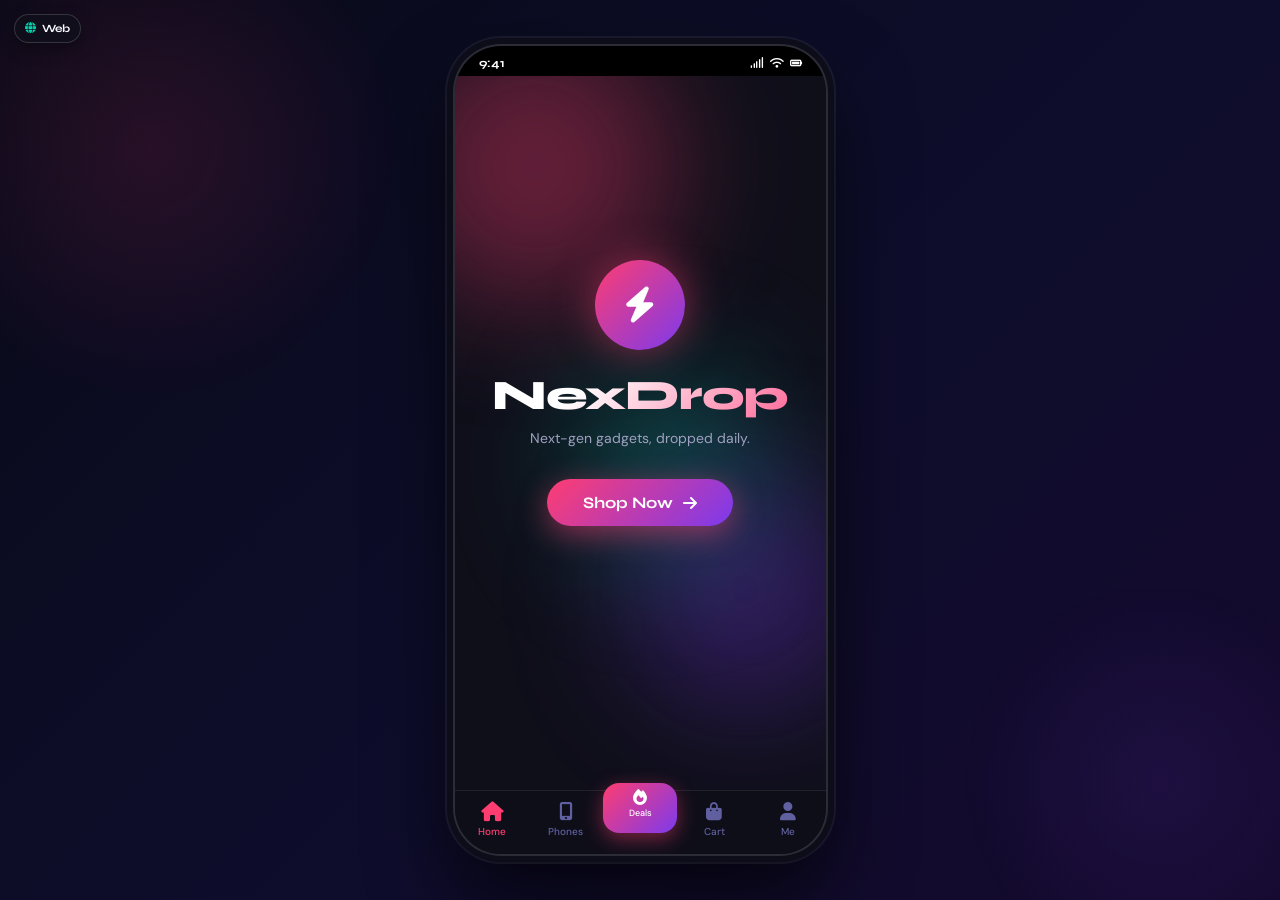
==== mobile ui/mobile ui.html @ 708476fc "Both mobile and web UI updates" ====
<!DOCTYPE html>
<html lang="en">
<head>
  <meta charset="UTF-8" />
  <meta name="viewport" content="width=device-width, initial-scale=1.0" />
  <title>NexDrop – Mobile Shop</title>
  <link rel="stylesheet" href="mobile ui.css" />
  <link href="https://fonts.googleapis.com/css2?family=Syne:wght@400;600;700;800&family=DM+Sans:ital,wght@0,300;0,400;0,500;1,400&display=swap" rel="stylesheet" />
  <link rel="stylesheet" href="https://cdnjs.cloudflare.com/ajax/libs/font-awesome/6.5.0/css/all.min.css" />
</head>
<body>

  <a class="switch-web-btn" href="../web ui/web ui.html" title="Open Web UI" aria-label="Open Web UI">
    <i class="fas fa-globe"></i>
    <span>Web</span>
  </a>

  <!-- ===== MOBILE FRAME ===== -->
  <div class="device-wrapper">
    <div class="phone-frame">
      <div class="phone-notch">
        <span class="notch-time">9:41</span>
        <span class="notch-icons"><i class="fas fa-signal"></i> <i class="fas fa-wifi"></i> <i class="fas fa-battery-full"></i></span>
      </div>

      <!-- ===== SCREENS ===== -->
      <div class="screen-container" id="screens">

        <!-- SPLASH SCREEN -->
        <div class="screen active" id="screen-splash">
          <div class="splash-bg">
            <div class="splash-blob b1"></div>
            <div class="splash-blob b2"></div>
            <div class="splash-blob b3"></div>
          </div>
          <div class="splash-content">
            <div class="logo-ring">
              <div class="logo-inner"><i class="fas fa-bolt"></i></div>
            </div>
            <h1 class="brand-name">NexDrop</h1>
            <p class="brand-tagline">Next-gen gadgets, dropped daily.</p>
            <button class="btn-splash" onclick="goTo('screen-home')">Shop Now <i class="fas fa-arrow-right"></i></button>
          </div>
        </div>

        <!-- HOME SCREEN -->
        <div class="screen" id="screen-home">
          <!-- TOP BAR -->
          <div class="topbar">
            <div class="topbar-left">
              <div class="avatar" onclick="goTo('screen-profile')">
                <img src="https://images.unsplash.com/photo-1535713875002-d1d0cf377fde?w=80&h=80&fit=crop" alt="user" />
              </div>
              <div>
                <p class="greeting">Good morning 👋</p>
                <p class="username">Alex Chen</p>
              </div>
            </div>
            <div class="topbar-right">
              <button class="icon-btn notif-btn" onclick="goTo('screen-cart')">
                <i class="fas fa-shopping-bag"></i>
                <span class="badge">3</span>
              </button>
            </div>
          </div>

          <!-- SEARCH -->
          <div class="search-wrap">
            <i class="fas fa-search search-icon"></i>
            <input type="text" class="search-input" placeholder="Search phones, tabs, gear…" />
            <button class="filter-btn"><i class="fas fa-sliders-h"></i></button>
          </div>

          <!-- HERO BANNER -->
          <div class="hero-banner">
            <div class="hero-slide active-slide" id="slide-0">
              <div class="hero-text">
                <span class="hero-badge">New Drop 🔥</span>
                <h2>iPhone 16 Pro Max</h2>
                <p>Titanium. Smarter. Faster.</p>
                <button class="hero-cta" onclick="goTo('screen-phones')">Explore</button>
              </div>
              <img src="../images/Apple-iPhone-16-Pro.jpg" alt="iPhone 16 Pro Max" class="hero-img" />
            </div>
            <div class="hero-slide" id="slide-1">
              <div class="hero-text">
                <span class="hero-badge" style="background:#ff6b35">Galaxy S25 ✨</span>
                <h2>Samsung Galaxy S25</h2>
                <p>AI meets Android perfection.</p>
                <button class="hero-cta" style="background:#ff6b35" onclick="goTo('screen-phones')">Explore</button>
              </div>
              <img src="../images/Samsung%20Galaxy%20S25%20Ultra.jpg" alt="Samsung Galaxy S25 Ultra" class="hero-img" />
            </div>
            <div class="hero-slide" id="slide-2">
              <div class="hero-text">
                <span class="hero-badge" style="background:#7c3aed">iPad Pro 💜</span>
                <h2>iPad Pro M4</h2>
                <p>Your next computer. Thinner.</p>
                <button class="hero-cta" style="background:#7c3aed" onclick="goTo('screen-tabs')">Explore</button>
              </div>
              <img src="../images/Google%20Pixel%20Tablet%202.webp" alt="Google Pixel Tablet 2" class="hero-img" />
            </div>
            <div class="slide-dots">
              <span class="dot active" onclick="setSlide(0)"></span>
              <span class="dot" onclick="setSlide(1)"></span>
              <span class="dot" onclick="setSlide(2)"></span>
            </div>
          </div>

          <!-- CATEGORIES -->
          <div class="section-header">
            <h3>Categories</h3>
            <a class="see-all" href="#">See all</a>
          </div>
          <div class="categories-row">
            <button class="cat-pill active" onclick="goTo('screen-phones')">
              <span class="cat-icon" style="background:#fee2e2"><i class="fas fa-mobile-alt" style="color:#ef4444"></i></span>
              Phones
            </button>
            <button class="cat-pill" onclick="goTo('screen-tabs')">
              <span class="cat-icon" style="background:#e0e7ff"><i class="fas fa-tablet-alt" style="color:#6366f1"></i></span>
              Tablets
            </button>
            <button class="cat-pill" onclick="goTo('screen-accessories')">
              <span class="cat-icon" style="background:#d1fae5"><i class="fas fa-headphones" style="color:#10b981"></i></span>
              Gear
            </button>
            <button class="cat-pill" onclick="goTo('screen-deals')">
              <span class="cat-icon" style="background:#fef3c7"><i class="fas fa-tags" style="color:#f59e0b"></i></span>
              Deals
            </button>
          </div>

          <!-- FLASH DEALS -->
          <div class="flash-bar">
            <div class="flash-left"><i class="fas fa-fire"></i> Flash Deals</div>
            <div class="flash-timer" id="flash-timer">02:47:13</div>
          </div>
          <div class="products-scroll" id="flash-products">
            <!-- injected by JS -->
          </div>

          <!-- TRENDING -->
          <div class="section-header mt-8">
            <h3>Trending Now</h3>
            <a class="see-all" href="#">See all</a>
          </div>
          <div class="products-grid" id="trending-products">
            <!-- injected by JS -->
          </div>
        </div>

        <!-- PHONES SCREEN -->
        <div class="screen" id="screen-phones">
          <div class="screen-header">
            <button class="back-btn" onclick="goBack()"><i class="fas fa-chevron-left"></i></button>
            <h2>Smartphones</h2>
            <button class="icon-btn"><i class="fas fa-search"></i></button>
          </div>
          <div class="filter-chips" id="phone-filters">
            <button class="chip active">All</button>
            <button class="chip">Apple</button>
            <button class="chip">Samsung</button>
            <button class="chip">OnePlus</button>
            <button class="chip">Xiaomi</button>
          </div>
          <div class="products-grid-full" id="phones-products">
            <!-- injected by JS -->
          </div>
        </div>

        <!-- TABLETS SCREEN -->
        <div class="screen" id="screen-tabs">
          <div class="screen-header">
            <button class="back-btn" onclick="goBack()"><i class="fas fa-chevron-left"></i></button>
            <h2>Tablets</h2>
            <button class="icon-btn"><i class="fas fa-search"></i></button>
          </div>
          <div class="filter-chips">
            <button class="chip active">All</button>
            <button class="chip">Apple</button>
            <button class="chip">Samsung</button>
            <button class="chip">Lenovo</button>
          </div>
          <div class="products-grid-full" id="tabs-products">
            <!-- injected by JS -->
          </div>
        </div>

        <!-- ACCESSORIES SCREEN -->
        <div class="screen" id="screen-accessories">
          <div class="screen-header">
            <button class="back-btn" onclick="goBack()"><i class="fas fa-chevron-left"></i></button>
            <h2>Accessories</h2>
            <button class="icon-btn"><i class="fas fa-search"></i></button>
          </div>
          <div class="filter-chips">
            <button class="chip active">All</button>
            <button class="chip">Audio</button>
            <button class="chip">Cases</button>
            <button class="chip">Chargers</button>
            <button class="chip">Watches</button>
          </div>
          <div class="products-grid-full" id="accessories-products">
            <!-- injected by JS -->
          </div>
        </div>

        <!-- DEALS SCREEN -->
        <div class="screen" id="screen-deals">
          <div class="screen-header">
            <button class="back-btn" onclick="goBack()"><i class="fas fa-chevron-left"></i></button>
            <h2>Hot Deals</h2>
            <button class="icon-btn"><i class="fas fa-fire" style="color:#ef4444"></i></button>
          </div>
          <div class="deals-hero">
            <div class="deals-hero-text">
              <p class="deals-label">Limited Time</p>
              <h2>Up to <span>60% OFF</span></h2>
              <p>on top brands</p>
            </div>
          </div>
          <div class="products-grid-full" id="deals-products">
            <!-- injected by JS -->
          </div>
        </div>

        <!-- CART SCREEN -->
        <div class="screen" id="screen-cart">
          <div class="screen-header">
            <button class="back-btn" onclick="goBack()"><i class="fas fa-chevron-left"></i></button>
            <h2>My Cart</h2>
            <button class="icon-btn" onclick="clearCart()"><i class="fas fa-trash-alt" style="color:#ef4444"></i></button>
          </div>
          <div class="cart-items" id="cart-items-list">
            <!-- injected by JS -->
          </div>
          <div class="cart-summary" id="cart-summary">
            <!-- injected by JS -->
          </div>
        </div>

        <!-- PRODUCT DETAIL SCREEN -->
        <div class="screen" id="screen-detail">
          <div class="detail-container" id="detail-content">
            <!-- injected by JS -->
          </div>
        </div>

        <!-- PROFILE SCREEN -->
        <div class="screen" id="screen-profile">
          <div class="profile-hero">
            <button class="back-btn back-white" onclick="goBack()"><i class="fas fa-chevron-left"></i></button>
            <img src="https://images.unsplash.com/photo-1535713875002-d1d0cf377fde?w=120&h=120&fit=crop" class="profile-avatar" alt="user" />
            <h2 class="profile-name">Alex Chen</h2>
            <p class="profile-email">alex.chen@email.com</p>
            <div class="profile-stats">
              <div class="pstat"><strong>12</strong><span>Orders</span></div>
              <div class="pstat"><strong>4</strong><span>Wishlist</span></div>
              <div class="pstat"><strong>★ 4.8</strong><span>Rating</span></div>
            </div>
          </div>
          <div class="profile-menu">
            <div class="pmenu-item"><i class="fas fa-box-open"></i> My Orders <i class="fas fa-chevron-right ml-auto"></i></div>
            <div class="pmenu-item"><i class="fas fa-heart"></i> Wishlist <i class="fas fa-chevron-right ml-auto"></i></div>
            <div class="pmenu-item"><i class="fas fa-map-marker-alt"></i> Addresses <i class="fas fa-chevron-right ml-auto"></i></div>
            <div class="pmenu-item"><i class="fas fa-credit-card"></i> Payment Methods <i class="fas fa-chevron-right ml-auto"></i></div>
            <div class="pmenu-item"><i class="fas fa-bell"></i> Notifications <i class="fas fa-chevron-right ml-auto"></i></div>
            <div class="pmenu-item" style="color:#ef4444"><i class="fas fa-sign-out-alt"></i> Log Out <i class="fas fa-chevron-right ml-auto"></i></div>
          </div>
        </div>

      </div><!-- /screens -->

      <!-- BOTTOM NAV -->
      <nav class="bottom-nav" id="bottom-nav">
        <button class="nav-btn active" onclick="goTo('screen-home'); setNav(this)">
          <i class="fas fa-home"></i><span>Home</span>
        </button>
        <button class="nav-btn" onclick="goTo('screen-phones'); setNav(this)">
          <i class="fas fa-mobile-alt"></i><span>Phones</span>
        </button>
        <button class="nav-btn nav-center" onclick="goTo('screen-deals'); setNav(this)">
          <i class="fas fa-fire"></i><span>Deals</span>
        </button>
        <button class="nav-btn" onclick="goTo('screen-cart'); setNav(this)">
          <i class="fas fa-shopping-bag"></i><span>Cart</span>
        </button>
        <button class="nav-btn" onclick="goTo('screen-profile'); setNav(this)">
          <i class="fas fa-user"></i><span>Me</span>
        </button>
      </nav>
    </div>
  </div>

  <script src="mobile ui.js"></script>
</body>
</html>
---- mobile ui/mobile ui.css ----
/* ============================================
   NEXDROP — E-COMMERCE MOBILE UI
   Designer: NexDrop Team
   Aesthetic: Vibrant Neon-Pop with Glassmorphism
============================================ */

:root {
  --primary: #ff3d71;
  --primary-light: #ff6b9a;
  --accent: #00d4aa;
  --accent2: #7c3aed;
  --accent3: #f59e0b;
  --dark: #0f0f1a;
  --dark2: #1a1a2e;
  --dark3: #16213e;
  --surface: #1e1e32;
  --surface2: #252540;
  --surface3: #2d2d50;
  --text-primary: #f8f8ff;
  --text-secondary: #a0a0c0;
  --text-muted: #6060a0;
  --border: rgba(255,255,255,0.08);
  --shadow: 0 8px 32px rgba(0,0,0,0.4);
  --radius: 20px;
  --radius-sm: 12px;
  --font-head: 'Syne', sans-serif;
  --font-body: 'DM Sans', sans-serif;
}

* { margin: 0; padding: 0; box-sizing: border-box; }

body {
  background: linear-gradient(135deg, #0a0a18 0%, #0d0d2b 50%, #150a2e 100%);
  min-height: 100vh;
  display: flex;
  align-items: center;
  justify-content: center;
  font-family: var(--font-body);
  overflow: hidden;
}

body::before {
  content: '';
  position: fixed;
  width: 500px; height: 500px;
  background: radial-gradient(circle, rgba(255,61,113,0.12), transparent 70%);
  top: -100px; left: -100px;
  pointer-events: none;
}
body::after {
  content: '';
  position: fixed;
  width: 400px; height: 400px;
  background: radial-gradient(circle, rgba(124,58,237,0.1), transparent 70%);
  bottom: -80px; right: -80px;
  pointer-events: none;
}

/* Small cross-navigation button (kept outside the phone frame) */
.switch-web-btn {
  position: fixed;
  top: 14px;
  left: 14px;
  z-index: 1200;
  display: inline-flex;
  align-items: center;
  gap: 6px;
  padding: 7px 10px;
  border-radius: 999px;
  background: rgba(15,15,26,0.82);
  border: 1px solid rgba(255,255,255,0.16);
  color: #f8f8ff;
  font-family: var(--font-head);
  font-size: 11px;
  font-weight: 700;
  text-decoration: none;
  backdrop-filter: blur(10px);
  box-shadow: 0 6px 16px rgba(0,0,0,0.35);
  transition: transform 0.2s, border-color 0.2s, box-shadow 0.2s;
}

.switch-web-btn i { font-size: 11px; color: var(--accent); }

.switch-web-btn:hover {
  transform: translateY(-1px);
  border-color: var(--accent);
  box-shadow: 0 10px 20px rgba(0,0,0,0.45);
}

/* ===== DEVICE FRAME ===== */
.device-wrapper {
  perspective: 1200px;
  animation: floatIn 0.8s cubic-bezier(0.23,1,0.32,1) both;
}

@keyframes floatIn {
  from { opacity: 0; transform: translateY(60px) rotateX(10deg); }
  to   { opacity: 1; transform: translateY(0) rotateX(0); }
}

.phone-frame {
  width: 375px;
  height: 812px;
  background: var(--dark);
  border-radius: 48px;
  border: 2px solid rgba(255,255,255,0.12);
  box-shadow:
    0 0 0 6px #0d0d1a,
    0 0 0 8px rgba(255,255,255,0.06),
    0 40px 80px rgba(0,0,0,0.7),
    inset 0 1px 0 rgba(255,255,255,0.1);
  overflow: hidden;
  position: relative;
  display: flex;
  flex-direction: column;
}

/* NOTCH */
.phone-notch {
  background: #000;
  padding: 10px 24px 6px;
  display: flex;
  align-items: center;
  justify-content: space-between;
  flex-shrink: 0;
  z-index: 100;
}
.notch-time { font-size: 12px; font-weight: 700; color: #fff; font-family: var(--font-head); }
.notch-icons { display: flex; gap: 6px; font-size: 11px; color: #fff; }

/* ===== SCREEN CONTAINER ===== */
.screen-container {
  flex: 1;
  overflow: hidden;
  position: relative;
}

.screen {
  position: absolute;
  inset: 0;
  background: var(--dark);
  overflow-y: auto;
  overflow-x: hidden;
  opacity: 0;
  transform: translateX(100%);
  transition: all 0.4s cubic-bezier(0.23,1,0.32,1);
  scrollbar-width: none;
  padding-bottom: 80px;
}
.screen::-webkit-scrollbar { display: none; }
.screen.active {
  opacity: 1;
  transform: translateX(0);
}
.screen.slide-out {
  opacity: 0;
  transform: translateX(-40px);
}

/* ===== SPLASH SCREEN ===== */
#screen-splash {
  display: flex;
  align-items: center;
  justify-content: center;
  overflow: hidden;
}
.splash-bg {
  position: absolute;
  inset: 0;
  overflow: hidden;
}
.splash-blob {
  position: absolute;
  border-radius: 50%;
  filter: blur(60px);
  animation: blobPulse 4s ease-in-out infinite alternate;
}
.b1 { width: 280px; height: 280px; background: rgba(255,61,113,0.35); top: -50px; left: -60px; }
.b2 { width: 240px; height: 240px; background: rgba(124,58,237,0.3); bottom: 80px; right: -40px; animation-delay: -2s; }
.b3 { width: 200px; height: 200px; background: rgba(0,212,170,0.25); top: 40%; left: 30%; animation-delay: -1s; }

@keyframes blobPulse {
  from { transform: scale(1) translate(0,0); }
  to   { transform: scale(1.2) translate(20px,-20px); }
}

.splash-content {
  position: relative;
  text-align: center;
  z-index: 2;
}
.logo-ring {
  width: 90px; height: 90px;
  border-radius: 50%;
  background: linear-gradient(135deg, var(--primary), var(--accent2));
  display: flex; align-items: center; justify-content: center;
  margin: 0 auto 20px;
  box-shadow: 0 0 40px rgba(255,61,113,0.5);
  animation: logoPulse 2s ease-in-out infinite;
}
@keyframes logoPulse {
  0%,100% { box-shadow: 0 0 40px rgba(255,61,113,0.5); }
  50%      { box-shadow: 0 0 70px rgba(255,61,113,0.8), 0 0 120px rgba(255,61,113,0.3); }
}
.logo-inner { font-size: 36px; color: #fff; }
.brand-name {
  font-family: var(--font-head);
  font-size: 42px;
  font-weight: 800;
  color: #fff;
  letter-spacing: -1px;
  background: linear-gradient(135deg, #fff 30%, var(--primary-light));
  -webkit-background-clip: text;
  -webkit-text-fill-color: transparent;
  background-clip: text;
}
.brand-tagline { color: var(--text-secondary); font-size: 14px; margin: 8px 0 32px; }
.btn-splash {
  background: linear-gradient(135deg, var(--primary), var(--accent2));
  color: #fff;
  border: none;
  padding: 14px 36px;
  border-radius: 50px;
  font-family: var(--font-head);
  font-size: 16px;
  font-weight: 700;
  cursor: pointer;
  display: inline-flex;
  align-items: center;
  gap: 10px;
  box-shadow: 0 8px 30px rgba(255,61,113,0.5);
  transition: all 0.3s;
}
.btn-splash:hover { transform: translateY(-3px) scale(1.04); box-shadow: 0 14px 40px rgba(255,61,113,0.7); }

/* ===== TOP BAR ===== */
.topbar {
  display: flex; align-items: center;
  justify-content: space-between;
  padding: 14px 20px 10px;
}
.topbar-left { display: flex; align-items: center; gap: 12px; }
.avatar {
  width: 42px; height: 42px;
  border-radius: 50%;
  overflow: hidden;
  border: 2px solid var(--primary);
  cursor: pointer;
  transition: transform 0.2s;
}
.avatar:hover { transform: scale(1.08); }
.avatar img { width: 100%; height: 100%; object-fit: cover; }
.greeting { font-size: 11px; color: var(--text-muted); }
.username { font-family: var(--font-head); font-size: 15px; font-weight: 700; color: var(--text-primary); }

.icon-btn {
  width: 40px; height: 40px;
  border-radius: 12px;
  background: var(--surface2);
  border: 1px solid var(--border);
  color: var(--text-primary);
  font-size: 15px;
  cursor: pointer;
  display: flex; align-items: center; justify-content: center;
  position: relative;
  transition: all 0.2s;
}
.icon-btn:hover { background: var(--surface3); transform: scale(1.08); }
.badge {
  position: absolute;
  top: -4px; right: -4px;
  width: 18px; height: 18px;
  background: var(--primary);
  color: #fff;
  font-size: 10px;
  font-weight: 700;
  border-radius: 50%;
  display: flex; align-items: center; justify-content: center;
  border: 2px solid var(--dark);
}

/* ===== SEARCH ===== */
.search-wrap {
  margin: 4px 20px 16px;
  background: var(--surface);
  border: 1px solid var(--border);
  border-radius: var(--radius-sm);
  display: flex;
  align-items: center;
  gap: 10px;
  padding: 0 14px;
  transition: border-color 0.2s;
}
.search-wrap:focus-within { border-color: var(--primary); box-shadow: 0 0 0 3px rgba(255,61,113,0.15); }
.search-icon { color: var(--text-muted); font-size: 14px; }
.search-input {
  flex: 1;
  background: transparent;
  border: none;
  outline: none;
  color: var(--text-primary);
  font-family: var(--font-body);
  font-size: 13px;
  padding: 12px 0;
}
.search-input::placeholder { color: var(--text-muted); }
.filter-btn {
  background: var(--primary);
  border: none;
  color: #fff;
  width: 32px; height: 32px;
  border-radius: 8px;
  cursor: pointer;
  font-size: 13px;
  transition: transform 0.2s;
}
.filter-btn:hover { transform: scale(1.1); }

/* ===== HERO BANNER ===== */
.hero-banner {
  margin: 0 20px 20px;
  border-radius: var(--radius);
  overflow: hidden;
  position: relative;
  height: 170px;
}
.hero-slide {
  position: absolute;
  inset: 0;
  background: linear-gradient(135deg, #1a0a2e, #2d0f4e);
  display: flex;
  align-items: center;
  justify-content: space-between;
  padding: 20px 20px 30px;
  opacity: 0;
  transform: scale(0.96);
  transition: all 0.5s cubic-bezier(0.23,1,0.32,1);
  pointer-events: none;
}
.hero-slide.active-slide {
  opacity: 1;
  transform: scale(1);
  pointer-events: all;
}
.hero-badge {
  display: inline-block;
  background: var(--primary);
  color: #fff;
  font-size: 10px;
  font-weight: 700;
  padding: 3px 10px;
  border-radius: 50px;
  margin-bottom: 6px;
}
.hero-text h2 {
  font-family: var(--font-head);
  font-size: 18px;
  font-weight: 800;
  color: #fff;
  line-height: 1.2;
  max-width: 160px;
}
.hero-text p { color: rgba(255,255,255,0.65); font-size: 12px; margin: 4px 0 12px; }
.hero-cta {
  background: var(--primary);
  color: #fff;
  border: none;
  padding: 8px 18px;
  border-radius: 50px;
  font-family: var(--font-head);
  font-size: 12px;
  font-weight: 700;
  cursor: pointer;
  transition: all 0.2s;
}
.hero-cta:hover { transform: scale(1.06); filter: brightness(1.1); }
.hero-img {
  width: 110px; height: 110px;
  object-fit: cover;
  border-radius: 16px;
  box-shadow: 0 8px 24px rgba(0,0,0,0.4);
  animation: heroFloat 3s ease-in-out infinite;
}
@keyframes heroFloat {
  0%,100% { transform: translateY(0); }
  50%      { transform: translateY(-6px); }
}
.slide-dots {
  position: absolute;
  bottom: 10px;
  left: 50%; transform: translateX(-50%);
  display: flex; gap: 5px;
}
.dot {
  width: 6px; height: 6px;
  border-radius: 50%;
  background: rgba(255,255,255,0.3);
  cursor: pointer;
  transition: all 0.3s;
}
.dot.active { width: 20px; border-radius: 3px; background: #fff; }

/* ===== CATEGORIES ===== */
.section-header {
  display: flex;
  align-items: center;
  justify-content: space-between;
  padding: 0 20px 12px;
}
.section-header h3 {
  font-family: var(--font-head);
  font-size: 16px;
  font-weight: 700;
  color: var(--text-primary);
}
.see-all {
  color: var(--primary);
  font-size: 12px;
  text-decoration: none;
  font-weight: 600;
}
.categories-row {
  display: flex;
  gap: 10px;
  padding: 0 20px 20px;
  overflow-x: auto;
  scrollbar-width: none;
}
.categories-row::-webkit-scrollbar { display: none; }
.cat-pill {
  display: flex;
  align-items: center;
  gap: 8px;
  background: var(--surface);
  border: 1px solid var(--border);
  border-radius: 50px;
  padding: 8px 16px 8px 10px;
  color: var(--text-secondary);
  font-family: var(--font-body);
  font-size: 13px;
  font-weight: 500;
  cursor: pointer;
  white-space: nowrap;
  transition: all 0.25s;
  flex-shrink: 0;
}
.cat-pill.active, .cat-pill:hover {
  background: linear-gradient(135deg, rgba(255,61,113,0.2), rgba(124,58,237,0.2));
  border-color: var(--primary);
  color: #fff;
  transform: translateY(-2px);
}
.cat-icon {
  width: 28px; height: 28px;
  border-radius: 8px;
  display: flex; align-items: center; justify-content: center;
  font-size: 13px;
}

/* ===== FLASH DEALS BAR ===== */
.flash-bar {
  margin: 0 20px 12px;
  background: linear-gradient(135deg, #ff3d71, #ff6b35);
  border-radius: var(--radius-sm);
  padding: 10px 16px;
  display: flex;
  align-items: center;
  justify-content: space-between;
}
.flash-left {
  color: #fff;
  font-family: var(--font-head);
  font-size: 14px;
  font-weight: 700;
  display: flex; align-items: center; gap: 8px;
}
.flash-timer {
  color: #fff;
  font-family: var(--font-head);
  font-size: 15px;
  font-weight: 800;
  letter-spacing: 2px;
  background: rgba(0,0,0,0.2);
  padding: 4px 12px;
  border-radius: 6px;
}

/* ===== PRODUCTS HORIZONTAL SCROLL ===== */
.products-scroll {
  display: flex;
  gap: 14px;
  padding: 4px 20px 20px;
  overflow-x: auto;
  scrollbar-width: none;
}
.products-scroll::-webkit-scrollbar { display: none; }

.product-card-h {
  flex-shrink: 0;
  width: 140px;
  background: var(--surface);
  border: 1px solid var(--border);
  border-radius: var(--radius);
  overflow: hidden;
  cursor: pointer;
  transition: all 0.3s cubic-bezier(0.23,1,0.32,1);
  position: relative;
}
.product-card-h:hover {
  transform: translateY(-6px) scale(1.02);
  border-color: var(--primary);
  box-shadow: 0 12px 30px rgba(255,61,113,0.25);
}
.product-card-h .thumb {
  width: 100%; height: 110px;
  object-fit: cover;
  display: block;
  transition: transform 0.4s;
}
.product-card-h:hover .thumb { transform: scale(1.08); }
.product-card-h .info { padding: 10px; }
.product-card-h .pname {
  font-family: var(--font-head);
  font-size: 12px;
  font-weight: 700;
  color: var(--text-primary);
  white-space: nowrap;
  overflow: hidden;
  text-overflow: ellipsis;
  margin-bottom: 4px;
}
.product-card-h .pprice {
  font-size: 13px;
  font-weight: 700;
  color: var(--primary);
}
.product-card-h .pold {
  font-size: 10px;
  color: var(--text-muted);
  text-decoration: line-through;
  margin-left: 4px;
}
.deal-tag {
  position: absolute;
  top: 8px; left: 8px;
  background: var(--primary);
  color: #fff;
  font-size: 9px;
  font-weight: 800;
  padding: 2px 8px;
  border-radius: 20px;
}
.wishlist-btn {
  position: absolute;
  top: 8px; right: 8px;
  width: 28px; height: 28px;
  background: rgba(0,0,0,0.4);
  border: none;
  border-radius: 8px;
  color: #fff;
  font-size: 12px;
  cursor: pointer;
  display: flex; align-items: center; justify-content: center;
  backdrop-filter: blur(4px);
  transition: all 0.2s;
}
.wishlist-btn:hover, .wishlist-btn.active { background: var(--primary); color: #fff; transform: scale(1.15); }

/* ===== PRODUCTS GRID ===== */
.products-grid {
  display: grid;
  grid-template-columns: 1fr 1fr;
  gap: 14px;
  padding: 0 20px 20px;
}
.products-grid-full {
  display: grid;
  grid-template-columns: 1fr 1fr;
  gap: 14px;
  padding: 14px 20px 20px;
}
.product-card-v {
  background: var(--surface);
  border: 1px solid var(--border);
  border-radius: var(--radius);
  overflow: hidden;
  cursor: pointer;
  transition: all 0.3s cubic-bezier(0.23,1,0.32,1);
  position: relative;
}
.product-card-v:hover {
  transform: translateY(-5px);
  border-color: var(--primary);
  box-shadow: 0 10px 30px rgba(255,61,113,0.2);
}
.product-card-v .thumb {
  width: 100%; height: 130px;
  object-fit: cover;
  display: block;
  transition: transform 0.4s;
}
.product-card-v:hover .thumb { transform: scale(1.07); }
.product-card-v .info { padding: 10px; }
.product-card-v .brand-label {
  font-size: 9px;
  color: var(--accent);
  text-transform: uppercase;
  letter-spacing: 1px;
  font-weight: 700;
}
.product-card-v .pname {
  font-family: var(--font-head);
  font-size: 13px;
  font-weight: 700;
  color: var(--text-primary);
  margin: 2px 0 4px;
  line-height: 1.3;
}
.product-card-v .prating {
  font-size: 10px;
  color: var(--accent3);
  margin-bottom: 6px;
}
.product-card-v .price-row {
  display: flex;
  align-items: center;
  justify-content: space-between;
}
.product-card-v .pprice { font-size: 14px; font-weight: 700; color: var(--primary); }
.product-card-v .add-btn {
  width: 28px; height: 28px;
  background: linear-gradient(135deg, var(--primary), var(--accent2));
  border: none;
  border-radius: 8px;
  color: #fff;
  font-size: 14px;
  cursor: pointer;
  display: flex; align-items: center; justify-content: center;
  transition: all 0.2s;
}
.product-card-v .add-btn:hover { transform: scale(1.15) rotate(5deg); }

/* ===== SCREEN HEADER ===== */
.screen-header {
  display: flex;
  align-items: center;
  justify-content: space-between;
  padding: 16px 20px 10px;
  position: sticky;
  top: 0;
  background: var(--dark);
  z-index: 20;
  border-bottom: 1px solid var(--border);
}
.screen-header h2 {
  font-family: var(--font-head);
  font-size: 18px;
  font-weight: 800;
  color: var(--text-primary);
}
.back-btn {
  width: 36px; height: 36px;
  border-radius: 10px;
  background: var(--surface2);
  border: 1px solid var(--border);
  color: var(--text-primary);
  cursor: pointer;
  display: flex; align-items: center; justify-content: center;
  font-size: 14px;
  transition: all 0.2s;
}
.back-btn:hover { background: var(--primary); border-color: var(--primary); }

/* ===== FILTER CHIPS ===== */
.filter-chips {
  display: flex;
  gap: 8px;
  padding: 12px 20px;
  overflow-x: auto;
  scrollbar-width: none;
}
.filter-chips::-webkit-scrollbar { display: none; }
.chip {
  padding: 6px 16px;
  border-radius: 50px;
  font-size: 12px;
  font-weight: 600;
  font-family: var(--font-body);
  background: var(--surface);
  border: 1px solid var(--border);
  color: var(--text-secondary);
  cursor: pointer;
  white-space: nowrap;
  transition: all 0.2s;
  flex-shrink: 0;
}
.chip.active, .chip:hover {
  background: linear-gradient(135deg, var(--primary), var(--accent2));
  border-color: transparent;
  color: #fff;
}

/* ===== DEALS SCREEN ===== */
.deals-hero {
  margin: 14px 20px;
  background: linear-gradient(135deg, #7c3aed, #ff3d71);
  border-radius: var(--radius);
  padding: 22px 24px;
  position: relative;
  overflow: hidden;
}
.deals-hero::after {
  content: '🎉';
  position: absolute;
  right: 20px; top: 50%; transform: translateY(-50%);
  font-size: 56px;
  opacity: 0.3;
}
.deals-label {
  color: rgba(255,255,255,0.7);
  font-size: 11px;
  text-transform: uppercase;
  letter-spacing: 2px;
  font-weight: 700;
}
.deals-hero-text h2 {
  color: #fff;
  font-family: var(--font-head);
  font-size: 28px;
  font-weight: 800;
  margin: 4px 0 2px;
}
.deals-hero-text h2 span { color: #ffeb3b; }
.deals-hero-text p { color: rgba(255,255,255,0.8); font-size: 13px; }

/* ===== CART SCREEN ===== */
.cart-items { padding: 14px 20px 0; }
.cart-item {
  display: flex;
  gap: 12px;
  background: var(--surface);
  border: 1px solid var(--border);
  border-radius: var(--radius-sm);
  padding: 12px;
  margin-bottom: 12px;
  align-items: center;
  animation: slideUp 0.3s ease;
}
@keyframes slideUp {
  from { opacity: 0; transform: translateY(20px); }
  to   { opacity: 1; transform: translateY(0); }
}
.cart-item img {
  width: 64px; height: 64px;
  object-fit: cover;
  border-radius: 10px;
  flex-shrink: 0;
}
.cart-item-info { flex: 1; min-width: 0; }
.cart-item-info .pname {
  font-family: var(--font-head);
  font-size: 13px;
  font-weight: 700;
  color: var(--text-primary);
  margin-bottom: 3px;
  white-space: nowrap; overflow: hidden; text-overflow: ellipsis;
}
.cart-item-info .pprice { color: var(--primary); font-weight: 700; font-size: 14px; }
.qty-ctrl {
  display: flex; align-items: center; gap: 8px;
  margin-top: 6px;
}
.qty-btn {
  width: 24px; height: 24px;
  border-radius: 6px;
  background: var(--surface3);
  border: none;
  color: #fff;
  font-size: 14px;
  cursor: pointer;
  display: flex; align-items: center; justify-content: center;
  transition: background 0.2s;
}
.qty-btn:hover { background: var(--primary); }
.qty-num { font-size: 13px; font-weight: 700; color: var(--text-primary); min-width: 18px; text-align: center; }
.remove-btn {
  background: none; border: none;
  color: var(--text-muted); font-size: 16px;
  cursor: pointer; padding: 4px;
  transition: color 0.2s;
}
.remove-btn:hover { color: var(--primary); }

.cart-empty {
  text-align: center;
  padding: 60px 20px;
  color: var(--text-muted);
}
.cart-empty i { font-size: 56px; margin-bottom: 16px; display: block; opacity: 0.4; }
.cart-empty p { font-size: 14px; }

.cart-summary {
  margin: 0 20px;
  background: var(--surface);
  border: 1px solid var(--border);
  border-radius: var(--radius);
  padding: 16px;
}
.summary-row {
  display: flex; justify-content: space-between;
  font-size: 13px; color: var(--text-secondary);
  margin-bottom: 8px;
}
.summary-row.total {
  font-family: var(--font-head);
  font-size: 16px;
  font-weight: 800;
  color: var(--text-primary);
  border-top: 1px solid var(--border);
  padding-top: 10px;
  margin-top: 6px;
}
.checkout-btn {
  width: 100%;
  margin-top: 14px;
  padding: 14px;
  background: linear-gradient(135deg, var(--primary), var(--accent2));
  border: none;
  border-radius: var(--radius-sm);
  color: #fff;
  font-family: var(--font-head);
  font-size: 15px;
  font-weight: 700;
  cursor: pointer;
  display: flex; align-items: center; justify-content: center; gap: 8px;
  box-shadow: 0 8px 24px rgba(255,61,113,0.35);
  transition: all 0.3s;
}
.checkout-btn:hover { transform: translateY(-2px); box-shadow: 0 14px 36px rgba(255,61,113,0.5); }

/* ===== WARRANTY & PAYMENT STYLES ===== */
.warranty-chips {
  display: grid;
  grid-template-columns: 1fr 1fr 1fr;
  gap: 8px;
  margin-bottom: 16px;
}

.warranty-chip {
  background: var(--surface);
  border: 2px solid var(--border);
  border-radius: 10px;
  padding: 10px 8px;
  text-align: center;
  cursor: pointer;
  font-size: 12px;
  font-weight: 600;
  color: var(--text-secondary);
  transition: all 0.2s;
}

.warranty-chip:hover {
  border-color: var(--accent);
  color: var(--accent);
  background: rgba(0,212,170,0.05);
}

.warranty-chip.active {
  background: linear-gradient(135deg, var(--primary), var(--accent2));
  border-color: var(--primary);
  color: #fff;
}

.payment-chip {
  background: var(--surface);
  border: 1px solid var(--border);
  border-radius: 10px;
  padding: 10px;
  text-align: center;
  cursor: pointer;
  font-size: 12px;
  transition: all 0.2s;
}

.payment-chip:hover {
  border-color: var(--accent);
  background: rgba(0,212,170,0.05);
}

.payment-chip.active {
  background: linear-gradient(135deg, rgba(0,212,170,0.2), rgba(124,58,237,0.2));
  border-color: var(--accent);
}

.payment-chip strong {
  display: block;
  color: var(--text-primary);
  margin-bottom: 2px;
}

.payment-chip small {
  color: var(--text-secondary);
  font-size: 10px;
}

/* ===== DETAIL SCREEN ===== */
.detail-container {
  padding-bottom: 100px;
}
.detail-img-wrap {
  background: linear-gradient(180deg, var(--dark3), var(--dark));
  padding: 30px 30px 20px;
  position: relative;
  text-align: center;
}
.detail-img-wrap img {
  width: 200px; height: 200px;
  object-fit: cover;
  border-radius: 24px;
  box-shadow: 0 20px 50px rgba(0,0,0,0.5);
  animation: heroFloat 3s ease-in-out infinite;
}
.detail-back {
  position: absolute;
  top: 16px; left: 16px;
  width: 36px; height: 36px;
  border-radius: 10px;
  background: rgba(0,0,0,0.4);
  border: 1px solid var(--border);
  color: #fff;
  cursor: pointer;
  display: flex; align-items: center; justify-content: center;
  font-size: 14px;
  backdrop-filter: blur(6px);
  transition: all 0.2s;
}
.detail-back:hover { background: var(--primary); }
.detail-wish {
  position: absolute;
  top: 16px; right: 16px;
  width: 36px; height: 36px;
  border-radius: 10px;
  background: rgba(0,0,0,0.4);
  border: 1px solid var(--border);
  color: #fff;
  cursor: pointer;
  display: flex; align-items: center; justify-content: center;
  font-size: 15px;
  backdrop-filter: blur(6px);
  transition: all 0.2s;
}
.detail-wish:hover { background: var(--primary); }
.detail-body { padding: 20px; }
.detail-brand { color: var(--accent); font-size: 11px; text-transform: uppercase; letter-spacing: 1.5px; font-weight: 700; }
.detail-name {
  font-family: var(--font-head);
  font-size: 22px;
  font-weight: 800;
  color: var(--text-primary);
  margin: 4px 0 8px;
  line-height: 1.2;
}
.detail-rating { font-size: 13px; color: var(--accent3); margin-bottom: 14px; }
.detail-price { font-family: var(--font-head); font-size: 26px; font-weight: 800; color: var(--primary); margin-bottom: 16px; }
.detail-price span { font-size: 16px; color: var(--text-muted); text-decoration: line-through; margin-left: 8px; font-family: var(--font-body); }
.detail-section { font-family: var(--font-head); font-size: 14px; font-weight: 700; color: var(--text-primary); margin: 16px 0 8px; }
.detail-desc { font-size: 13px; color: var(--text-secondary); line-height: 1.6; }
.spec-grid { display: grid; grid-template-columns: 1fr 1fr; gap: 10px; margin-bottom: 16px; }
.spec-item {
  background: var(--surface);
  border: 1px solid var(--border);
  border-radius: 10px;
  padding: 10px 12px;
}
.spec-key { font-size: 10px; color: var(--text-muted); text-transform: uppercase; letter-spacing: 0.5px; }
.spec-val { font-size: 13px; font-weight: 600; color: var(--text-primary); margin-top: 2px; }
.color-options { display: flex; gap: 10px; margin-bottom: 20px; }
.color-dot {
  width: 28px; height: 28px;
  border-radius: 50%;
  cursor: pointer;
  border: 2px solid transparent;
  transition: all 0.2s;
}
.color-dot.selected { border-color: #fff; transform: scale(1.2); }
.detail-add-btn {
  width: 100%;
  padding: 15px;
  background: linear-gradient(135deg, var(--primary), var(--accent2));
  border: none;
  border-radius: var(--radius-sm);
  color: #fff;
  font-family: var(--font-head);
  font-size: 15px;
  font-weight: 700;
  cursor: pointer;
  display: flex; align-items: center; justify-content: center; gap: 10px;
  box-shadow: 0 8px 24px rgba(255,61,113,0.35);
  transition: all 0.3s;
}
.detail-add-btn:hover { transform: translateY(-2px); box-shadow: 0 14px 36px rgba(255,61,113,0.5); }

/* ===== PROFILE SCREEN ===== */
.profile-hero {
  background: linear-gradient(160deg, #1a0a2e 0%, #2d0f4e 50%, #0f0f2e 100%);
  padding: 50px 24px 30px;
  text-align: center;
  position: relative;
}
.back-white {
  position: absolute;
  top: 14px; left: 16px;
}
.profile-avatar {
  width: 80px; height: 80px;
  border-radius: 50%;
  border: 3px solid var(--primary);
  object-fit: cover;
  margin-bottom: 12px;
  box-shadow: 0 0 30px rgba(255,61,113,0.4);
}
.profile-name {
  font-family: var(--font-head);
  font-size: 20px; font-weight: 800;
  color: #fff; margin-bottom: 4px;
}
.profile-email { font-size: 12px; color: rgba(255,255,255,0.5); margin-bottom: 20px; }
.profile-stats {
  display: flex;
  justify-content: center;
  gap: 0;
  background: rgba(255,255,255,0.05);
  border-radius: var(--radius-sm);
  overflow: hidden;
}
.pstat {
  flex: 1;
  padding: 14px 8px;
  text-align: center;
  border-right: 1px solid rgba(255,255,255,0.08);
}
.pstat:last-child { border-right: none; }
.pstat strong {
  display: block;
  font-family: var(--font-head);
  font-size: 16px; font-weight: 800;
  color: #fff;
}
.pstat span { font-size: 10px; color: rgba(255,255,255,0.5); }
.profile-menu { padding: 20px; display: flex; flex-direction: column; gap: 4px; }
.pmenu-item {
  display: flex;
  align-items: center;
  gap: 14px;
  padding: 14px 16px;
  background: var(--surface);
  border: 1px solid var(--border);
  border-radius: var(--radius-sm);
  color: var(--text-secondary);
  font-size: 14px;
  cursor: pointer;
  transition: all 0.2s;
}
.pmenu-item:hover { background: var(--surface3); color: var(--text-primary); transform: translateX(4px); }
.pmenu-item i:first-child { width: 20px; color: var(--accent); }
.ml-auto { margin-left: auto; opacity: 0.4; font-size: 12px; }

/* ===== BOTTOM NAV ===== */
.bottom-nav {
  display: flex;
  background: rgba(15,15,26,0.95);
  border-top: 1px solid var(--border);
  backdrop-filter: blur(20px);
  padding: 6px 0 10px;
  flex-shrink: 0;
}
.nav-btn {
  flex: 1;
  display: flex;
  flex-direction: column;
  align-items: center;
  gap: 4px;
  background: transparent;
  border: none;
  color: var(--text-muted);
  font-size: 18px;
  cursor: pointer;
  padding: 6px 0;
  transition: all 0.2s;
  position: relative;
}
.nav-btn span {
  font-family: var(--font-body);
  font-size: 10px;
  font-weight: 500;
}
.nav-btn.active { color: var(--primary); }
.nav-btn.active i { transform: scale(1.1); }
.nav-btn:hover { color: var(--primary); }
.nav-center {
  width: 50px;
  height: 50px;
  background: linear-gradient(135deg, var(--primary), var(--accent2));
  border-radius: 16px;
  color: #fff !important;
  margin-top: -14px;
  box-shadow: 0 6px 20px rgba(255,61,113,0.45);
  flex-direction: column;
  gap: 2px;
  font-size: 16px;
}
.nav-center span { font-size: 9px; }

/* ===== TOAST ===== */
.toast {
  position: fixed;
  bottom: 100px;
  left: 50%;
  transform: translateX(-50%) translateY(20px);
  background: linear-gradient(135deg, var(--accent), #00b890);
  color: #fff;
  padding: 10px 22px;
  border-radius: 50px;
  font-size: 13px;
  font-weight: 600;
  font-family: var(--font-head);
  opacity: 0;
  transition: all 0.3s;
  pointer-events: none;
  z-index: 9999;
  white-space: nowrap;
}
.toast.show {
  opacity: 1;
  transform: translateX(-50%) translateY(0);
}

/* ===== MISC ===== */
.mt-8 { padding-top: 8px; }
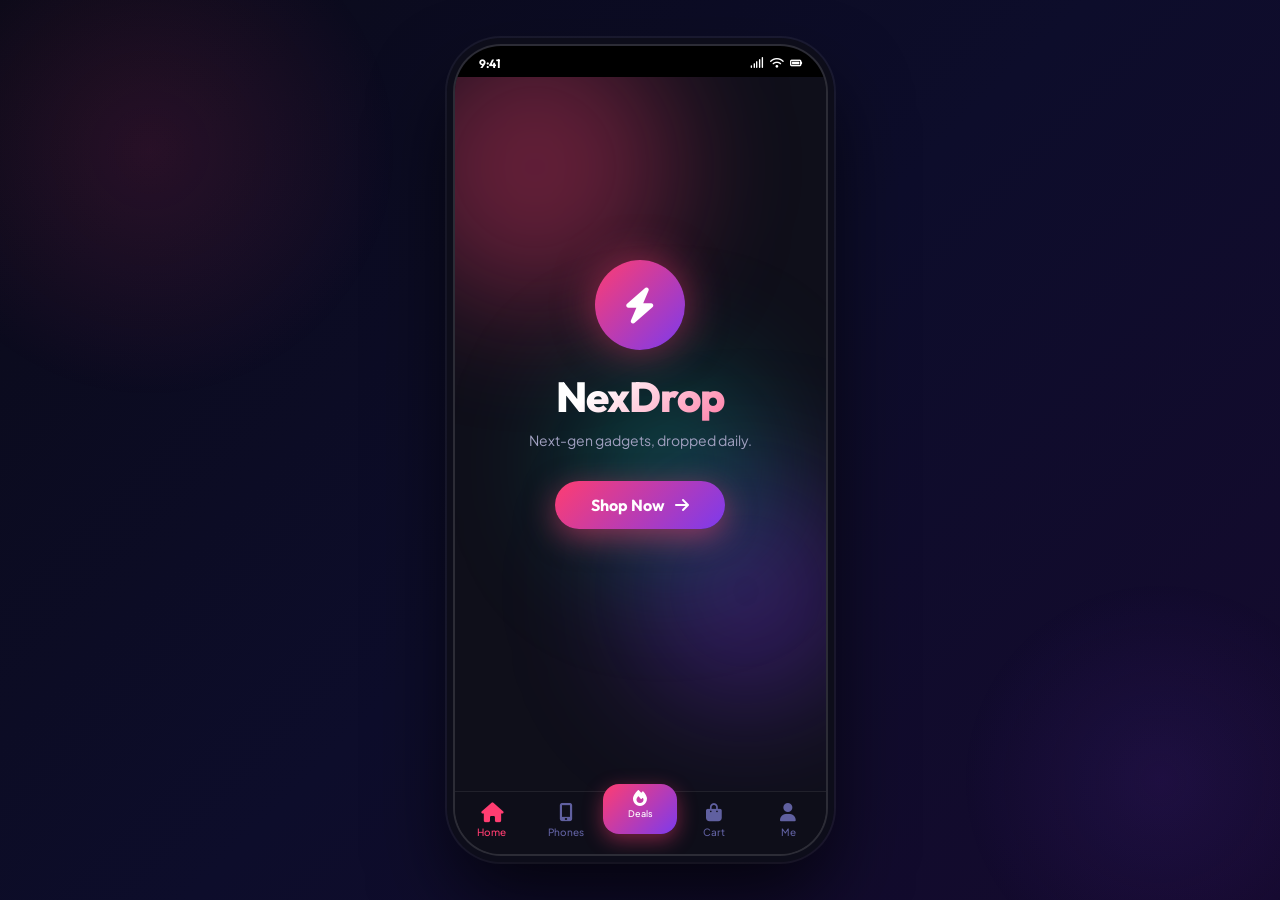
==== commit 3d59ca06: "Updates on main views" ====
--- a/mobile ui/mobile ui.html
+++ b/mobile ui/mobile ui.html
@@ -5,15 +5,12 @@
   <meta name="viewport" content="width=device-width, initial-scale=1.0" />
   <title>NexDrop – Mobile Shop</title>
   <link rel="stylesheet" href="mobile ui.css" />
-  <link href="https://fonts.googleapis.com/css2?family=Syne:wght@400;600;700;800&family=DM+Sans:ital,wght@0,300;0,400;0,500;1,400&display=swap" rel="stylesheet" />
+  <link href="https://fonts.googleapis.com/css2?family=Outfit:wght@400;500;600;700;800&family=Plus+Jakarta+Sans:ital,wght@0,400;0,500;0,600;0,700;0,800;1,400&display=swap" rel="stylesheet" />
   <link rel="stylesheet" href="https://cdnjs.cloudflare.com/ajax/libs/font-awesome/6.5.0/css/all.min.css" />
 </head>
 <body>
 
-  <a class="switch-web-btn" href="../web ui/web ui.html" title="Open Web UI" aria-label="Open Web UI">
-    <i class="fas fa-globe"></i>
-    <span>Web</span>
-  </a>
+
 
   <!-- ===== MOBILE FRAME ===== -->
   <div class="device-wrapper">
@@ -108,11 +105,11 @@
           </div>
 
           <!-- CATEGORIES -->
-          <div class="section-header">
+          <div class="section-header reveal">
             <h3>Categories</h3>
             <a class="see-all" href="#">See all</a>
           </div>
-          <div class="categories-row">
+          <div class="categories-row reveal-right">
             <button class="cat-pill active" onclick="goTo('screen-phones')">
               <span class="cat-icon" style="background:#fee2e2"><i class="fas fa-mobile-alt" style="color:#ef4444"></i></span>
               Phones
@@ -132,20 +129,20 @@
           </div>
 
           <!-- FLASH DEALS -->
-          <div class="flash-bar">
+          <div class="flash-bar reveal-left">
             <div class="flash-left"><i class="fas fa-fire"></i> Flash Deals</div>
             <div class="flash-timer" id="flash-timer">02:47:13</div>
           </div>
-          <div class="products-scroll" id="flash-products">
+          <div class="products-scroll reveal-right" id="flash-products">
             <!-- injected by JS -->
           </div>
 
           <!-- TRENDING -->
-          <div class="section-header mt-8">
+          <div class="section-header mt-8 reveal">
             <h3>Trending Now</h3>
             <a class="see-all" href="#">See all</a>
           </div>
-          <div class="products-grid" id="trending-products">
+          <div class="products-grid reveal-scale" id="trending-products">
             <!-- injected by JS -->
           </div>
         </div>
@@ -213,7 +210,7 @@
             <h2>Hot Deals</h2>
             <button class="icon-btn"><i class="fas fa-fire" style="color:#ef4444"></i></button>
           </div>
-          <div class="deals-hero">
+          <div class="deals-hero reveal-scale">
             <div class="deals-hero-text">
               <p class="deals-label">Limited Time</p>
               <h2>Up to <span>60% OFF</span></h2>
--- a/mobile ui/mobile ui.css
+++ b/mobile ui/mobile ui.css
@@ -23,8 +23,47 @@
   --shadow: 0 8px 32px rgba(0,0,0,0.4);
   --radius: 20px;
   --radius-sm: 12px;
-  --font-head: 'Syne', sans-serif;
-  --font-body: 'DM Sans', sans-serif;
+  --font-head: 'Outfit', sans-serif;
+  --font-body: 'Plus Jakarta Sans', sans-serif;
+  --transition: all 0.4s cubic-bezier(0.23, 1, 0.32, 1);
+}
+
+/* REVEAL ON SCROLL */
+.reveal {
+  opacity: 0;
+  transform: translateY(20px);
+  transition: opacity 0.6s ease-out, transform 0.6s ease-out;
+}
+.reveal.active {
+  opacity: 1;
+  transform: translateY(0);
+}
+.reveal-left {
+  opacity: 0;
+  transform: translateX(-30px);
+  transition: opacity 0.6s ease-out, transform 0.6s ease-out;
+}
+.reveal-left.active {
+  opacity: 1;
+  transform: translateX(0);
+}
+.reveal-right {
+  opacity: 0;
+  transform: translateX(30px);
+  transition: opacity 0.6s ease-out, transform 0.6s ease-out;
+}
+.reveal-right.active {
+  opacity: 1;
+  transform: translateX(0);
+}
+.reveal-scale {
+  opacity: 0;
+  transform: scale(0.94);
+  transition: opacity 0.6s ease-out, transform 0.6s ease-out;
+}
+.reveal-scale.active {
+  opacity: 1;
+  transform: scale(1);
 }
 
 * { margin: 0; padding: 0; box-sizing: border-box; }
@@ -54,37 +93,6 @@
   background: radial-gradient(circle, rgba(124,58,237,0.1), transparent 70%);
   bottom: -80px; right: -80px;
   pointer-events: none;
-}
-
-/* Small cross-navigation button (kept outside the phone frame) */
-.switch-web-btn {
-  position: fixed;
-  top: 14px;
-  left: 14px;
-  z-index: 1200;
-  display: inline-flex;
-  align-items: center;
-  gap: 6px;
-  padding: 7px 10px;
-  border-radius: 999px;
-  background: rgba(15,15,26,0.82);
-  border: 1px solid rgba(255,255,255,0.16);
-  color: #f8f8ff;
-  font-family: var(--font-head);
-  font-size: 11px;
-  font-weight: 700;
-  text-decoration: none;
-  backdrop-filter: blur(10px);
-  box-shadow: 0 6px 16px rgba(0,0,0,0.35);
-  transition: transform 0.2s, border-color 0.2s, box-shadow 0.2s;
-}
-
-.switch-web-btn i { font-size: 11px; color: var(--accent); }
-
-.switch-web-btn:hover {
-  transform: translateY(-1px);
-  border-color: var(--accent);
-  box-shadow: 0 10px 20px rgba(0,0,0,0.45);
 }
 
 /* ===== DEVICE FRAME ===== */
@@ -503,13 +511,13 @@
   border-radius: var(--radius);
   overflow: hidden;
   cursor: pointer;
-  transition: all 0.3s cubic-bezier(0.23,1,0.32,1);
+  transition: var(--transition);
   position: relative;
 }
+.product-card-h:active { transform: scale(0.96); }
 .product-card-h:hover {
-  transform: translateY(-6px) scale(1.02);
+  transform: translateY(-4px);
   border-color: var(--primary);
-  box-shadow: 0 12px 30px rgba(255,61,113,0.25);
 }
 .product-card-h .thumb {
   width: 100%; height: 110px;
@@ -585,13 +593,12 @@
   border-radius: var(--radius);
   overflow: hidden;
   cursor: pointer;
-  transition: all 0.3s cubic-bezier(0.23,1,0.32,1);
+  transition: var(--transition);
   position: relative;
 }
+.product-card-v:active { transform: scale(0.96); }
 .product-card-v:hover {
-  transform: translateY(-5px);
   border-color: var(--primary);
-  box-shadow: 0 10px 30px rgba(255,61,113,0.2);
 }
 .product-card-v .thumb {
   width: 100%; height: 130px;
